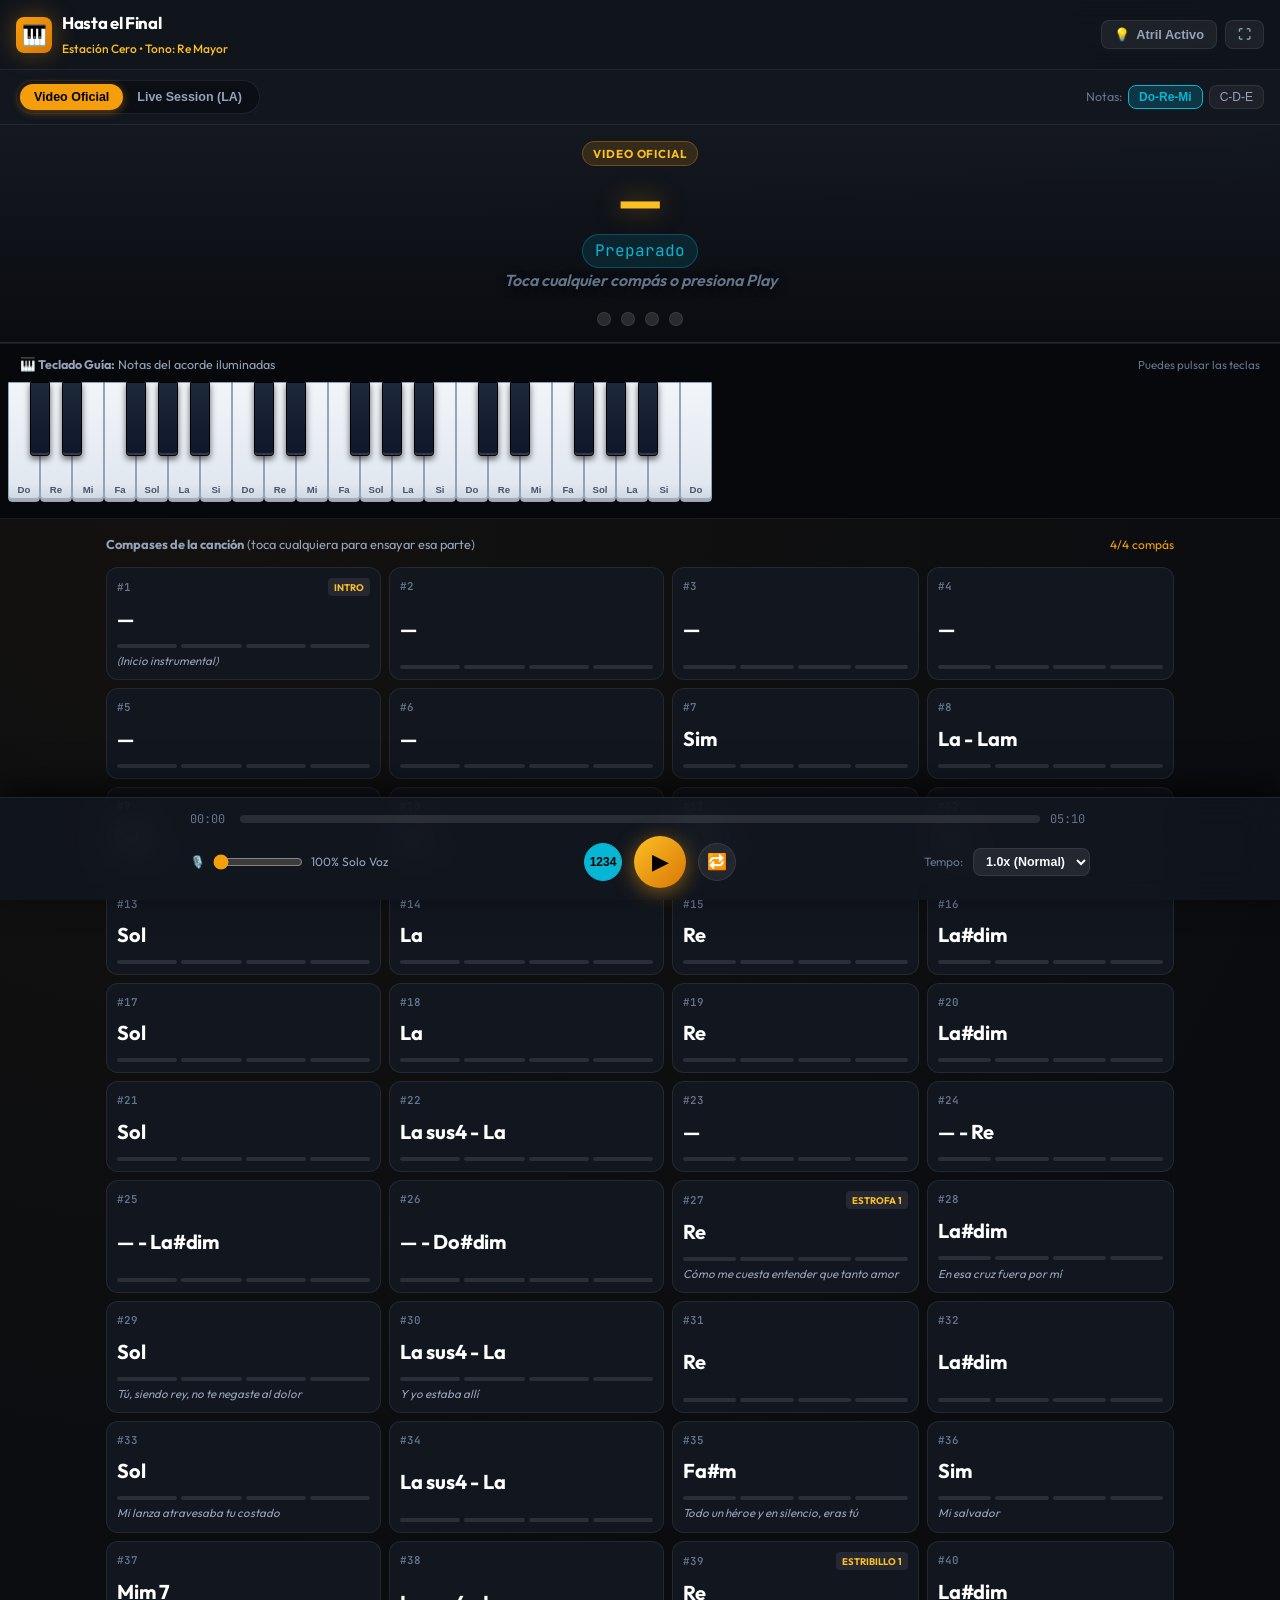
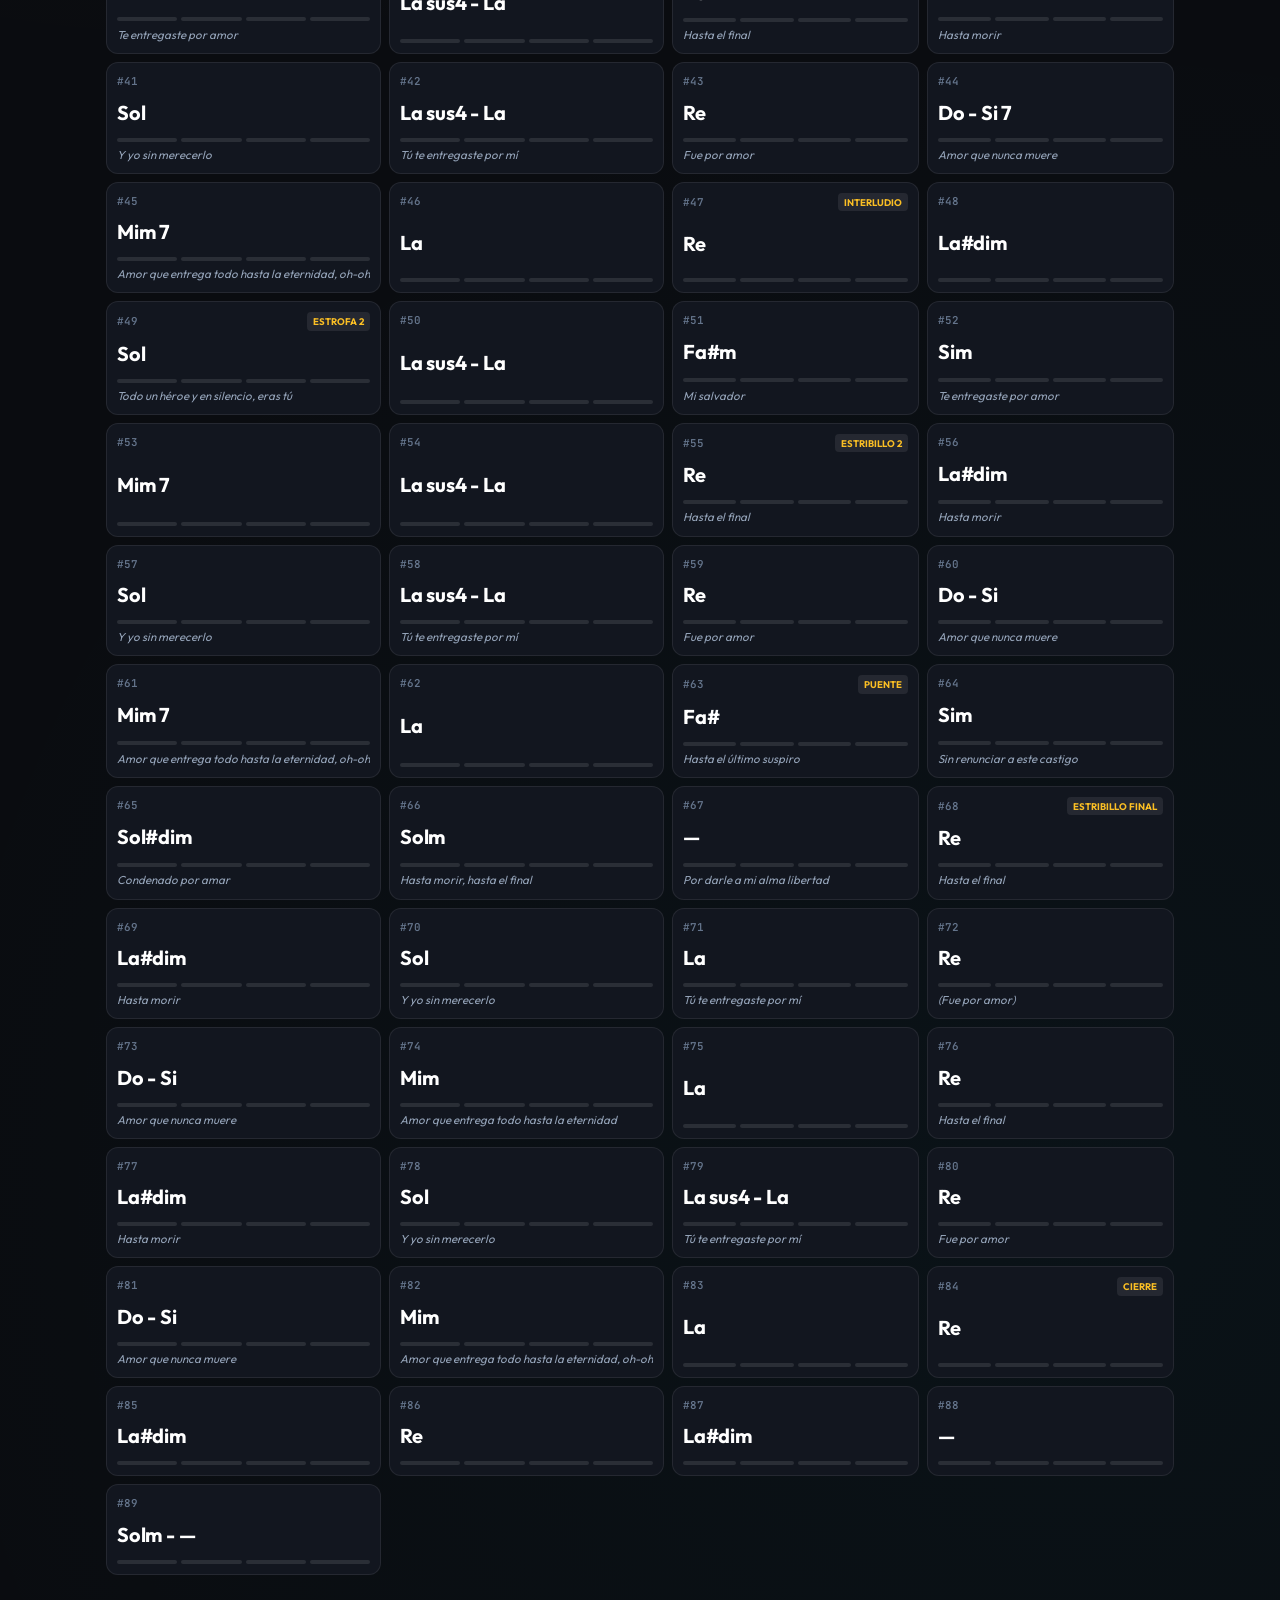
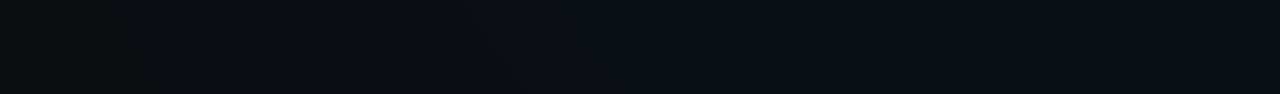
==== app/index.html @ b14959ee "feat: PianoVocal Companion con voz aislada por IA y modo atril" ====
<!DOCTYPE html>
<html lang="es">
<head>
  <meta charset="UTF-8">
  <meta name="viewport" content="width=device-width, initial-scale=1.0, maximum-scale=1.0, user-scalable=no">
  <meta name="theme-color" content="#0a0c10">
  <meta name="apple-mobile-web-app-capable" content="yes">
  <meta name="apple-mobile-web-app-status-bar-style" content="black-translucent">
  <title>PianoVocal - Hasta el Final (Atril Piano)</title>

  <!-- Google Fonts -->
  <link rel="preconnect" href="https://fonts.googleapis.com">
  <link rel="preconnect" href="https://fonts.gstatic.com" crossorigin>
  <link href="https://fonts.googleapis.com/css2?family=JetBrains+Mono:wght@500;700&family=Outfit:wght@400;500;600;700;800;900&display=swap" rel="stylesheet">

  <link rel="stylesheet" href="styles.css">
  <link rel="manifest" href="manifest.json">
</head>
<body>

  <!-- Barra Superior -->
  <header class="app-header">
    <div class="brand-section">
      <div class="app-logo">🎹</div>
      <div class="song-title-group">
        <h1 id="song-title">Hasta el Final</h1>
        <span class="song-meta-badge">Estación Cero • Tono: Re Mayor</span>
      </div>
    </div>
    <div class="header-actions">
      <button id="wakelock-btn" class="action-btn" title="Mantener pantalla del celular encendida mientras tocas">
        <span>💡</span> <span class="btn-text">Atril Activo</span>
      </button>
      <button id="fullscreen-btn" class="action-btn" title="Pantalla completa">
        <span>⛶</span>
      </button>
    </div>
  </header>

  <!-- Selector de Versiones y Notación -->
  <div class="version-selector-container">
    <div class="version-pills">
      <button class="version-pill-btn active" data-version="official">Video Oficial</button>
      <button class="version-pill-btn" data-version="live">Live Session (LA)</button>
    </div>

    <div class="notation-toggle">
      <span>Notas:</span>
      <button class="notation-btn active" data-notation="latin">Do-Re-Mi</button>
      <button class="notation-btn" data-notation="anglo">C-D-E</button>
    </div>
  </div>

  <!-- Panel Central Modo Atril (Letra y Acorde Activo) -->
  <section class="atril-hero-panel">
    <div id="active-section-tag" class="active-section-tag">Video Oficial</div>
    
    <div class="active-chord-display">
      <div id="main-chord-name" class="main-chord-name">—</div>
    </div>

    <div id="chord-notes-badge" class="chord-notes-badge">Listo para tocar</div>

    <div id="active-lyric-line" class="active-lyric-line empty">
      Presiona Play para comenzar a practicar
    </div>

    <!-- Indicador de 4 pulsos del compás -->
    <div class="beat-dots-container" title="Pulsos del compás 4/4">
      <div id="beat-dot-1" class="beat-dot beat-one"></div>
      <div id="beat-dot-2" class="beat-dot"></div>
      <div id="beat-dot-3" class="beat-dot"></div>
      <div id="beat-dot-4" class="beat-dot"></div>
    </div>
  </section>

  <!-- Visualizador de Teclado de Piano Interactivo -->
  <section class="piano-section">
    <div class="piano-header">
      <span><strong>🎹 Teclado Guía:</strong> Notas del acorde iluminadas</span>
      <span style="font-size: 0.72rem; color: var(--text-muted);">Puedes pulsar las teclas</span>
    </div>
    <div id="piano-container"></div>
  </section>

  <!-- Cuadrícula de Compases (Estilo Chordify) -->
  <main class="measures-container">
    <div class="grid-legend">
      <span><strong>Compases de la canción</strong> (toca cualquiera para ensayar esa parte)</span>
      <span style="font-size: 0.75rem; color: var(--accent-gold);">4/4 compás</span>
    </div>
    <div id="measures-grid" class="measures-grid"></div>
  </main>

  <!-- Barra de Reproducción Fija en la Parte Inferior -->
  <footer class="player-dock">
    <div class="player-inner">
      <!-- Barra de progreso -->
      <div class="progress-container">
        <span id="current-time" class="time-label">00:00</span>
        <div id="progress-bar-wrap" class="progress-bar-wrap">
          <div id="progress-bar-fill" class="progress-bar-fill"></div>
        </div>
        <span id="total-time" class="time-label">05:10</span>
      </div>

      <!-- Controles -->
      <div class="controls-row">
        <!-- Control de Voz Aislada vs Pista -->
        <div class="audio-stems-control">
          <span title="Aislamiento vocal por IA">🎙️</span>
          <input type="range" id="stem-slider" class="stem-slider" min="0" max="1" step="0.05" value="0">
          <span id="stem-label" style="font-size: 0.75rem; min-width: 85px;">100% Solo Voz</span>
        </div>

        <!-- Botones Principales -->
        <div class="main-play-group">
          <button id="countin-btn" class="player-icon-btn active" title="Conteo previo 1-2-3-4">
            <span style="font-size: 0.75rem; font-weight: 800;">1234</span>
          </button>
          <button id="play-main-btn" class="play-main-btn" title="Reproducir / Pausar (Espacio)">
            ▶
          </button>
          <button id="loop-btn" class="player-icon-btn" title="Repetir sección en bucle">
            🔁
          </button>
        </div>

        <!-- Velocidad de ensayo -->
        <div class="secondary-controls">
          <label style="font-size: 0.75rem; color: var(--text-muted);" for="speed-select">Tempo:</label>
          <select id="speed-select" class="speed-select">
            <option value="0.75">0.75x</option>
            <option value="0.85">0.85x</option>
            <option value="1.0" selected>1.0x (Normal)</option>
            <option value="1.1">1.1x</option>
          </select>
        </div>
      </div>
    </div>
  </footer>

  <!-- Modal Animado del Conteo Previo (1, 2, 3, 4) -->
  <div id="count-in-overlay" class="count-in-overlay">
    <div id="count-in-number" class="count-in-number">1</div>
  </div>

  <script type="module" src="app.js"></script>
</body>
</html>
---- app/styles.css ----
/* ========================================================
   PianoVocal Companion - Estilos Profesionales Modo Atril
   ======================================================== */

:root {
  --bg-main: #0a0c10;
  --bg-surface: #12161f;
  --bg-surface-elevated: #1a202c;
  --bg-glass: rgba(18, 22, 31, 0.82);
  --border-subtle: rgba(255, 255, 255, 0.08);
  --border-focus: rgba(245, 158, 11, 0.4);

  --accent-gold: #f59e0b;
  --accent-gold-light: #fbbf24;
  --accent-cyan: #06b6d4;
  --accent-cyan-glow: rgba(6, 182, 212, 0.45);
  --accent-purple: #8b5cf6;

  --text-primary: #f8fafc;
  --text-secondary: #94a3b8;
  --text-muted: #64748b;

  --chord-active-bg: linear-gradient(135deg, rgba(245, 158, 11, 0.25), rgba(245, 158, 11, 0.08));
  --chord-active-border: #f59e0b;
  --beat-active-glow: #06b6d4;

  --font-sans: 'Outfit', -apple-system, BlinkMacSystemFont, 'Segoe UI', Roboto, sans-serif;
  --font-mono: 'JetBrains Mono', monospace;

  --radius-sm: 8px;
  --radius-md: 12px;
  --radius-lg: 18px;
  --radius-full: 9999px;

  --shadow-card: 0 10px 30px -5px rgba(0, 0, 0, 0.5), 0 0 0 1px var(--border-subtle);
  --shadow-glow: 0 0 25px rgba(245, 158, 11, 0.35);
  --shadow-cyan: 0 0 20px rgba(6, 182, 212, 0.4);
}

* {
  box-sizing: border-box;
  margin: 0;
  padding: 0;
  -webkit-tap-highlight-color: transparent;
}

body {
  font-family: var(--font-sans);
  background: var(--bg-main);
  color: var(--text-primary);
  min-height: 100vh;
  display: flex;
  flex-direction: column;
  overflow-x: hidden;
  line-height: 1.5;
  background-image: 
    radial-gradient(circle at 15% 15%, rgba(245, 158, 11, 0.04) 0%, transparent 40%),
    radial-gradient(circle at 85% 85%, rgba(6, 182, 212, 0.04) 0%, transparent 40%);
}

/* ========================================================
   Header & Barra Superior
   ======================================================== */

.app-header {
  position: sticky;
  top: 0;
  z-index: 100;
  background: var(--bg-glass);
  backdrop-filter: blur(16px);
  -webkit-backdrop-filter: blur(16px);
  border-bottom: 1px solid var(--border-subtle);
  padding: 10px 16px;
  display: flex;
  align-items: center;
  justify-content: space-between;
  gap: 12px;
}

.brand-section {
  display: flex;
  align-items: center;
  gap: 10px;
}

.app-logo {
  width: 36px;
  height: 36px;
  background: linear-gradient(135deg, var(--accent-gold), #d97706);
  border-radius: var(--radius-sm);
  display: flex;
  align-items: center;
  justify-content: center;
  font-size: 1.25rem;
  box-shadow: var(--shadow-glow);
}

.song-title-group h1 {
  font-size: 1.05rem;
  font-weight: 700;
  letter-spacing: -0.02em;
  color: #fff;
  white-space: nowrap;
}

.song-meta-badge {
  display: inline-flex;
  align-items: center;
  gap: 6px;
  font-size: 0.75rem;
  color: var(--accent-gold-light);
  font-weight: 500;
}

.header-actions {
  display: flex;
  align-items: center;
  gap: 8px;
}

.action-btn {
  background: rgba(255, 255, 255, 0.06);
  border: 1px solid var(--border-subtle);
  color: var(--text-secondary);
  border-radius: var(--radius-sm);
  padding: 6px 12px;
  font-size: 0.8rem;
  font-weight: 600;
  cursor: pointer;
  display: inline-flex;
  align-items: center;
  gap: 6px;
  transition: all 0.2s ease;
}

.action-btn:hover, .action-btn.active {
  background: rgba(245, 158, 11, 0.15);
  border-color: var(--accent-gold);
  color: var(--accent-gold-light);
}

/* ========================================================
   Selector de Versión (Oficial vs Live)
   ======================================================== */

.version-selector-container {
  padding: 10px 16px;
  background: var(--bg-surface);
  border-bottom: 1px solid var(--border-subtle);
  display: flex;
  align-items: center;
  justify-content: space-between;
  flex-wrap: wrap;
  gap: 10px;
}

.version-pills {
  display: flex;
  background: rgba(0, 0, 0, 0.35);
  border-radius: var(--radius-full);
  padding: 3px;
  border: 1px solid var(--border-subtle);
}

.version-pill-btn {
  background: transparent;
  border: none;
  color: var(--text-secondary);
  padding: 6px 14px;
  border-radius: var(--radius-full);
  font-size: 0.78rem;
  font-weight: 600;
  cursor: pointer;
  transition: all 0.25s ease;
}

.version-pill-btn.active {
  background: var(--accent-gold);
  color: #000;
  font-weight: 700;
  box-shadow: 0 2px 10px rgba(245, 158, 11, 0.4);
}

.notation-toggle {
  display: flex;
  align-items: center;
  gap: 6px;
  font-size: 0.78rem;
  color: var(--text-muted);
}

.notation-btn {
  background: rgba(255, 255, 255, 0.05);
  border: 1px solid var(--border-subtle);
  color: var(--text-secondary);
  padding: 4px 10px;
  border-radius: var(--radius-sm);
  cursor: pointer;
  font-size: 0.75rem;
}

.notation-btn.active {
  background: rgba(6, 182, 212, 0.2);
  border-color: var(--accent-cyan);
  color: var(--accent-cyan);
  font-weight: 700;
}

/* ========================================================
   Panel de Estado y Letra Activa (Atril Focus)
   ======================================================== */

.atril-hero-panel {
  padding: 16px;
  background: linear-gradient(180deg, rgba(20, 24, 33, 0.95), var(--bg-main));
  border-bottom: 1px solid var(--border-subtle);
  display: flex;
  flex-direction: column;
  align-items: center;
  text-align: center;
  position: relative;
  overflow: hidden;
}

.active-section-tag {
  display: inline-block;
  font-size: 0.72rem;
  font-weight: 700;
  text-transform: uppercase;
  letter-spacing: 0.08em;
  background: rgba(245, 158, 11, 0.15);
  color: var(--accent-gold-light);
  border: 1px solid rgba(245, 158, 11, 0.3);
  padding: 3px 10px;
  border-radius: var(--radius-full);
  margin-bottom: 8px;
}

.active-chord-display {
  display: flex;
  align-items: baseline;
  justify-content: center;
  gap: 12px;
  margin-bottom: 8px;
}

.main-chord-name {
  font-size: 3.2rem;
  font-weight: 800;
  line-height: 1;
  color: var(--accent-gold-light);
  text-shadow: 0 0 25px rgba(245, 158, 11, 0.5);
  font-family: var(--font-sans);
}

.chord-notes-badge {
  font-size: 1rem;
  color: var(--accent-cyan);
  font-family: var(--font-mono);
  background: rgba(6, 182, 212, 0.12);
  padding: 4px 12px;
  border-radius: var(--radius-full);
  border: 1px solid rgba(6, 182, 212, 0.3);
}

.active-lyric-line {
  font-size: 1.35rem;
  font-weight: 600;
  color: #fff;
  min-height: 2rem;
  max-width: 700px;
  transition: all 0.3s ease;
  text-shadow: 0 2px 10px rgba(0, 0, 0, 0.7);
}

.active-lyric-line.empty {
  color: var(--text-muted);
  font-style: italic;
  font-size: 1rem;
}

.beat-dots-container {
  display: flex;
  gap: 10px;
  margin-top: 12px;
}

.beat-dot {
  width: 14px;
  height: 14px;
  border-radius: 50%;
  background: rgba(255, 255, 255, 0.12);
  border: 1px solid var(--border-subtle);
  transition: all 0.15s ease;
}

.beat-dot.active {
  background: var(--accent-cyan);
  border-color: #fff;
  transform: scale(1.35);
  box-shadow: var(--shadow-cyan);
}

.beat-dot.beat-one.active {
  background: var(--accent-gold-light);
  box-shadow: var(--shadow-glow);
}

/* ========================================================
   Visualizador de Teclado de Piano
   ======================================================== */

.piano-section {
  background: #06080b;
  border-top: 1px solid var(--border-subtle);
  border-bottom: 1px solid var(--border-subtle);
  padding: 12px 8px;
  position: relative;
}

.piano-header {
  display: flex;
  justify-content: space-between;
  align-items: center;
  padding: 0 12px 8px 12px;
  font-size: 0.78rem;
  color: var(--text-secondary);
}

.piano-wrapper {
  overflow-x: auto;
  scrollbar-width: thin;
  scrollbar-color: var(--border-subtle) transparent;
  padding-bottom: 4px;
  -webkit-overflow-scrolling: touch;
}

.piano-keys {
  display: inline-flex;
  position: relative;
  height: 120px;
  user-select: none;
  margin: 0 auto;
}

.piano-key {
  position: relative;
  cursor: pointer;
  display: flex;
  flex-direction: column;
  justify-content: flex-end;
  align-items: center;
  padding-bottom: 6px;
  transition: background 0.12s, transform 0.08s, box-shadow 0.12s;
  outline: none;
}

.white-key {
  width: 32px;
  height: 120px;
  background: linear-gradient(180deg, #f1f5f9 0%, #e2e8f0 85%, #cbd5e1 100%);
  border: 1px solid #94a3b8;
  border-bottom-left-radius: 4px;
  border-bottom-right-radius: 4px;
  z-index: 1;
  box-shadow: inset 0 -3px 0 rgba(0, 0, 0, 0.2);
}

.black-key {
  width: 20px;
  height: 74px;
  background: linear-gradient(180deg, #1e293b 0%, #0f172a 100%);
  border: 1px solid #000;
  border-bottom-left-radius: 3px;
  border-bottom-right-radius: 3px;
  margin-left: -10px;
  margin-right: -10px;
  z-index: 2;
  box-shadow: 0 3px 6px rgba(0, 0, 0, 0.6), inset 0 -2px 0 rgba(255, 255, 255, 0.15);
}

.piano-key.key-pressed {
  transform: translateY(2px);
}

.white-key.key-pressed {
  background: #cbd5e1;
}

.black-key.key-pressed {
  background: #020617;
}

.key-label {
  font-size: 0.6rem;
  font-weight: 700;
  color: #475569;
  pointer-events: none;
}

.black-key .key-label {
  display: none;
}

/* Teclas resaltadas por el acorde activo */
.white-key.chord-active {
  background: linear-gradient(180deg, #38bdf8 0%, #0284c7 100%) !important;
  border-color: #0369a1 !important;
  box-shadow: 0 0 16px rgba(14, 165, 233, 0.65), inset 0 -4px 0 rgba(255, 255, 255, 0.3) !important;
}

.black-key.chord-active {
  background: linear-gradient(180deg, #0ea5e9 0%, #0369a1 100%) !important;
  box-shadow: 0 0 16px rgba(14, 165, 233, 0.75) !important;
}

.white-key.chord-root {
  background: linear-gradient(180deg, #fbbf24 0%, #d97706 100%) !important;
  border-color: #b45309 !important;
  box-shadow: 0 0 18px rgba(245, 158, 11, 0.75), inset 0 -4px 0 rgba(255, 255, 255, 0.4) !important;
}

.black-key.chord-root {
  background: linear-gradient(180deg, #fbbf24 0%, #b45309 100%) !important;
  box-shadow: 0 0 18px rgba(245, 158, 11, 0.85) !important;
}

.key-badge {
  position: absolute;
  top: 6px;
  background: #000;
  color: #fff;
  font-size: 0.62rem;
  font-weight: 800;
  padding: 2px 4px;
  border-radius: 4px;
  box-shadow: 0 2px 5px rgba(0, 0, 0, 0.5);
  pointer-events: none;
  animation: pulseBadge 1.5s infinite;
}

@keyframes pulseBadge {
  0%, 100% { transform: scale(1); }
  50% { transform: scale(1.15); }
}

/* ========================================================
   Cuadrícula de Compases (Grid Interactiva)
   ======================================================== */

.measures-container {
  flex: 1;
  padding: 16px;
  overflow-y: auto;
  max-width: 1100px;
  width: 100%;
  margin: 0 auto;
}

.grid-legend {
  display: flex;
  justify-content: space-between;
  align-items: center;
  margin-bottom: 12px;
  font-size: 0.8rem;
  color: var(--text-secondary);
}

.measures-grid {
  display: grid;
  grid-template-columns: repeat(4, 1fr);
  gap: 8px;
}

@media (max-width: 600px) {
  .measures-grid {
    grid-template-columns: repeat(2, 1fr);
  }
}

.measure-card {
  background: var(--bg-surface);
  border: 1px solid var(--border-subtle);
  border-radius: var(--radius-md);
  padding: 10px;
  position: relative;
  cursor: pointer;
  transition: all 0.2s ease;
  min-height: 84px;
  display: flex;
  flex-direction: column;
  justify-content: space-between;
}

.measure-card:hover {
  background: var(--bg-surface-elevated);
  border-color: rgba(255, 255, 255, 0.2);
  transform: translateY(-2px);
}

.measure-card.active {
  background: var(--chord-active-bg);
  border-color: var(--chord-active-border);
  box-shadow: 0 0 20px rgba(245, 158, 11, 0.25);
  transform: scale(1.02);
  z-index: 5;
}

.measure-card-header {
  display: flex;
  justify-content: space-between;
  align-items: center;
  margin-bottom: 4px;
}

.measure-id {
  font-size: 0.68rem;
  font-family: var(--font-mono);
  color: var(--text-muted);
  font-weight: 600;
}

.section-pill {
  font-size: 0.6rem;
  font-weight: 700;
  text-transform: uppercase;
  background: rgba(255, 255, 255, 0.08);
  color: var(--accent-gold-light);
  padding: 2px 6px;
  border-radius: 4px;
}

.measure-chords {
  display: flex;
  align-items: center;
  gap: 8px;
  margin: 4px 0;
}

.measure-chord-pill {
  font-size: 1.25rem;
  font-weight: 700;
  color: #fff;
  letter-spacing: -0.01em;
}

.measure-card.active .measure-chord-pill {
  color: var(--accent-gold-light);
}

.measure-beats-bar {
  display: flex;
  gap: 4px;
  margin-top: 6px;
}

.measure-beat-segment {
  flex: 1;
  height: 4px;
  background: rgba(255, 255, 255, 0.1);
  border-radius: 2px;
  transition: background 0.1s;
}

.measure-card.active .measure-beat-segment.beat-lit {
  background: var(--accent-cyan);
  box-shadow: 0 0 6px var(--accent-cyan);
}

.measure-lyric {
  font-size: 0.72rem;
  color: var(--text-secondary);
  white-space: nowrap;
  overflow: hidden;
  text-overflow: ellipsis;
  margin-top: 4px;
  font-style: italic;
}

/* ========================================================
   Barra Flotante del Reproductor (Sticky Bottom Player)
   ======================================================== */

.player-dock {
  position: sticky;
  bottom: 0;
  z-index: 110;
  background: var(--bg-glass);
  backdrop-filter: blur(18px);
  -webkit-backdrop-filter: blur(18px);
  border-top: 1px solid var(--border-subtle);
  padding: 12px 16px;
  box-shadow: 0 -10px 30px rgba(0, 0, 0, 0.7);
}

.player-inner {
  max-width: 900px;
  margin: 0 auto;
  display: flex;
  flex-direction: column;
  gap: 8px;
}

/* Barra de progreso */
.progress-container {
  display: flex;
  align-items: center;
  gap: 10px;
}

.time-label {
  font-size: 0.75rem;
  font-family: var(--font-mono);
  color: var(--text-muted);
  min-width: 40px;
}

.progress-bar-wrap {
  flex: 1;
  position: relative;
  height: 8px;
  background: rgba(255, 255, 255, 0.1);
  border-radius: var(--radius-full);
  cursor: pointer;
  overflow: hidden;
}

.progress-bar-fill {
  height: 100%;
  width: 0%;
  background: linear-gradient(90deg, var(--accent-gold), var(--accent-gold-light));
  border-radius: var(--radius-full);
  transition: width 0.1s linear;
}

/* Controles principales */
.controls-row {
  display: flex;
  align-items: center;
  justify-content: space-between;
  flex-wrap: wrap;
  gap: 12px;
}

.audio-stems-control {
  display: flex;
  align-items: center;
  gap: 8px;
  font-size: 0.75rem;
  color: var(--text-secondary);
}

.stem-slider {
  accent-color: var(--accent-gold);
  width: 90px;
  cursor: pointer;
}

.main-play-group {
  display: flex;
  align-items: center;
  gap: 12px;
}

.play-main-btn {
  width: 52px;
  height: 52px;
  border-radius: 50%;
  background: linear-gradient(135deg, var(--accent-gold-light), #d97706);
  border: none;
  color: #000;
  font-size: 1.4rem;
  display: flex;
  align-items: center;
  justify-content: center;
  cursor: pointer;
  box-shadow: 0 4px 20px rgba(245, 158, 11, 0.5);
  transition: all 0.2s ease;
}

.play-main-btn:hover {
  transform: scale(1.08);
  box-shadow: 0 6px 25px rgba(245, 158, 11, 0.7);
}

.play-main-btn:active {
  transform: scale(0.95);
}

.player-icon-btn {
  background: rgba(255, 255, 255, 0.07);
  border: 1px solid var(--border-subtle);
  color: #fff;
  width: 38px;
  height: 38px;
  border-radius: 50%;
  display: flex;
  align-items: center;
  justify-content: center;
  cursor: pointer;
  font-size: 1rem;
  transition: all 0.2s;
}

.player-icon-btn:hover {
  background: rgba(255, 255, 255, 0.15);
}

.player-icon-btn.active {
  background: var(--accent-cyan);
  color: #000;
  border-color: var(--accent-cyan);
}

.secondary-controls {
  display: flex;
  align-items: center;
  gap: 10px;
}

.speed-select {
  background: rgba(255, 255, 255, 0.08);
  border: 1px solid var(--border-subtle);
  color: var(--text-primary);
  border-radius: var(--radius-sm);
  padding: 5px 8px;
  font-size: 0.78rem;
  font-weight: 600;
  cursor: pointer;
}

/* Modal del Conteo Previo (1, 2, 3, 4) */
.count-in-overlay {
  position: fixed;
  inset: 0;
  background: rgba(0, 0, 0, 0.85);
  display: flex;
  align-items: center;
  justify-content: center;
  z-index: 1000;
  opacity: 0;
  pointer-events: none;
  transition: opacity 0.2s ease;
}

.count-in-overlay.visible {
  opacity: 1;
  pointer-events: auto;
}

.count-in-number {
  font-size: 8rem;
  font-weight: 900;
  color: var(--accent-gold);
  text-shadow: 0 0 50px rgba(245, 158, 11, 0.8);
  animation: popBeat 0.4s ease-out;
}

@keyframes popBeat {
  0% { transform: scale(0.5); opacity: 0; }
  50% { transform: scale(1.2); opacity: 1; }
  100% { transform: scale(1); opacity: 1; }
}

/* ========================================================
   Optimizaciones para Celulares y Pantallas Pequeñas
   ======================================================== */

@media (max-width: 768px) {
  .app-header {
    padding: 8px 12px;
  }
  .main-chord-name {
    font-size: 2.5rem;
  }
  .active-lyric-line {
    font-size: 1.1rem;
    padding: 0 8px;
  }
  .white-key {
    width: 26px;
    height: 100px;
  }
  .black-key {
    width: 16px;
    height: 62px;
    margin-left: -8px;
    margin-right: -8px;
  }
  .piano-keys {
    height: 100px;
  }
}
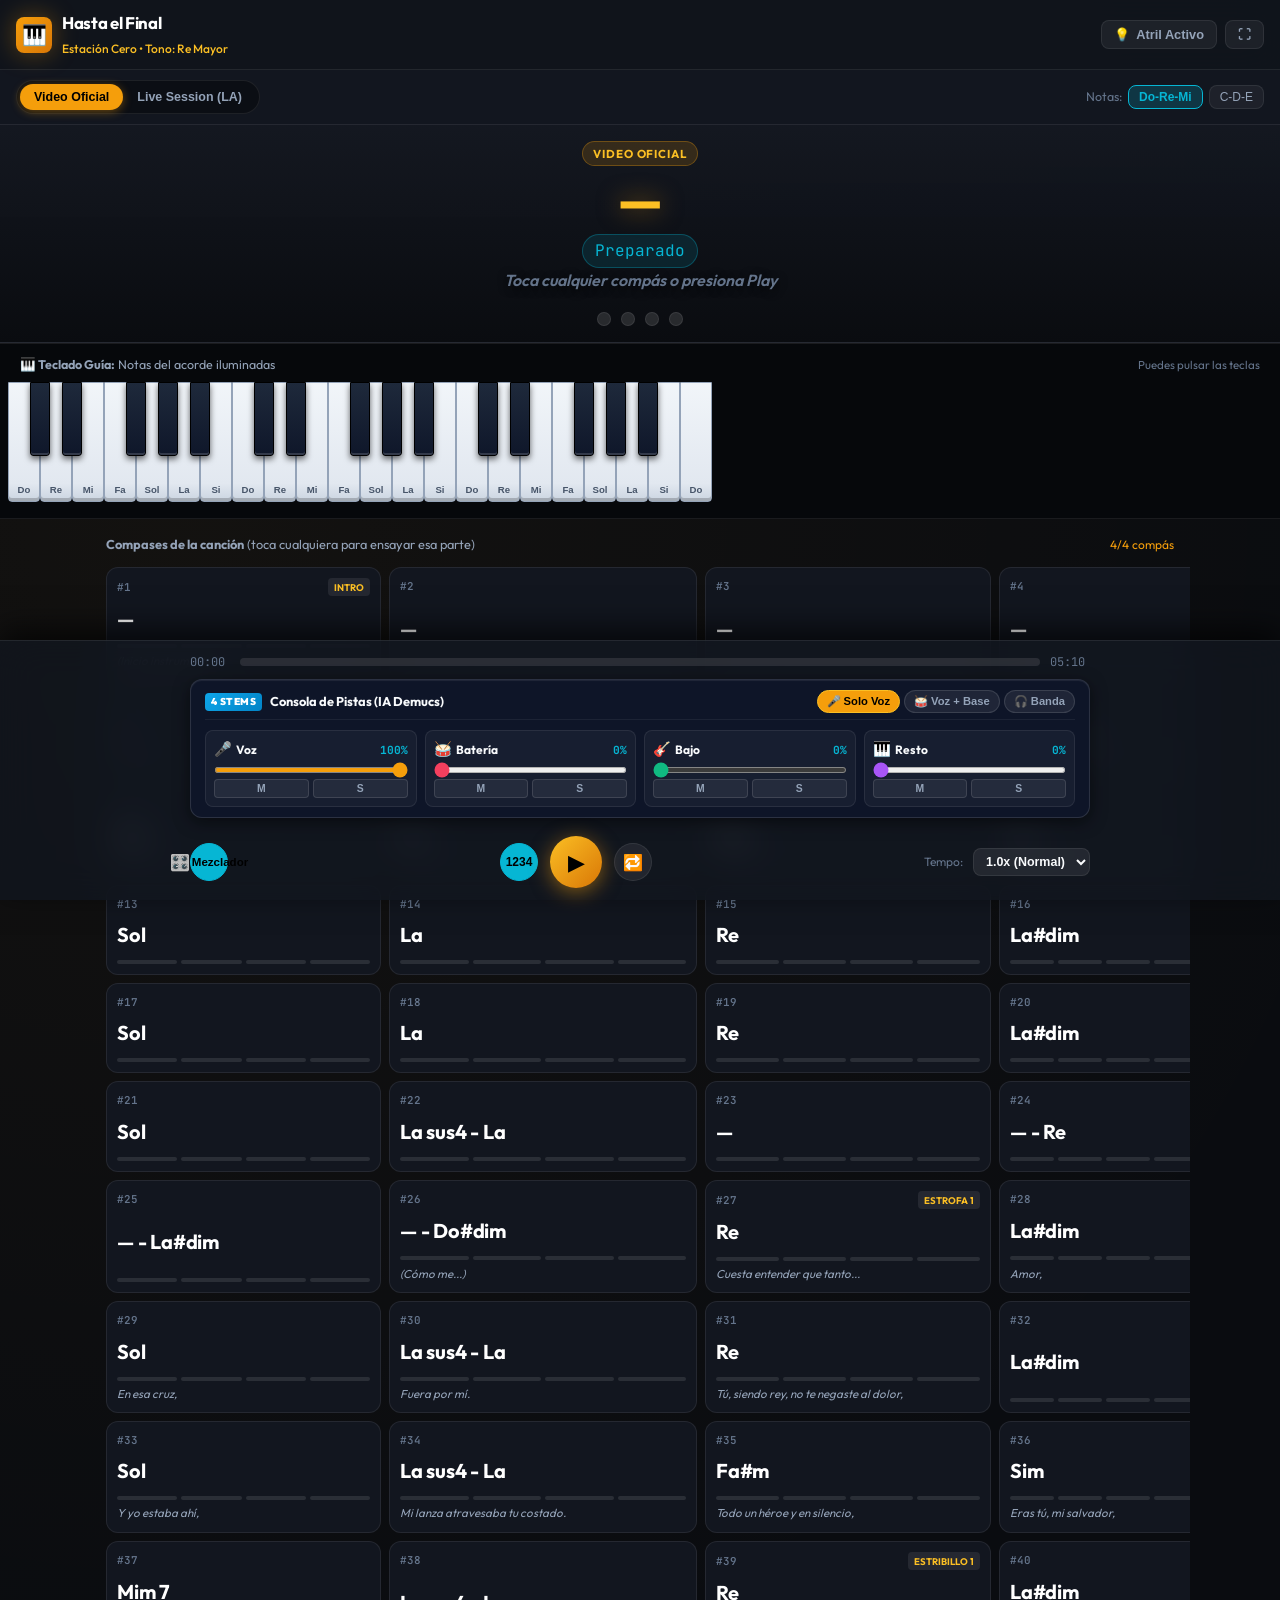
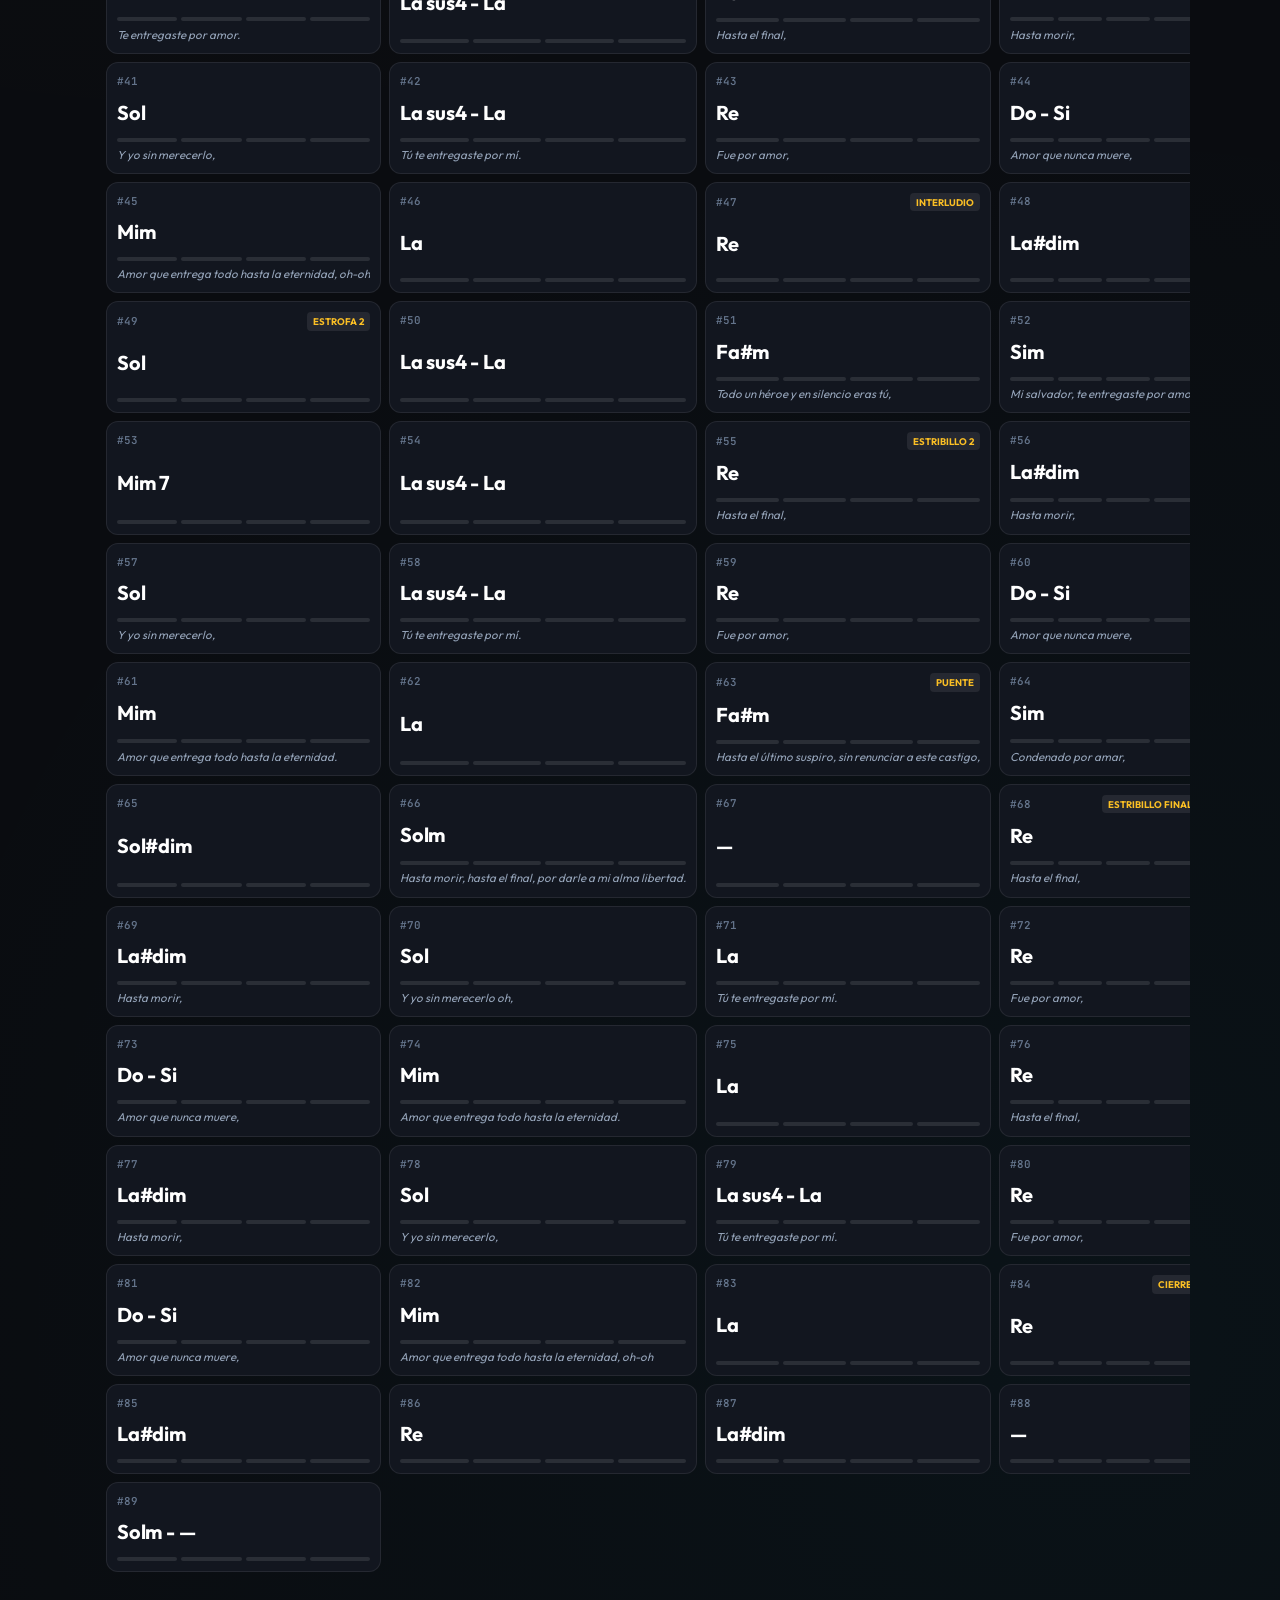
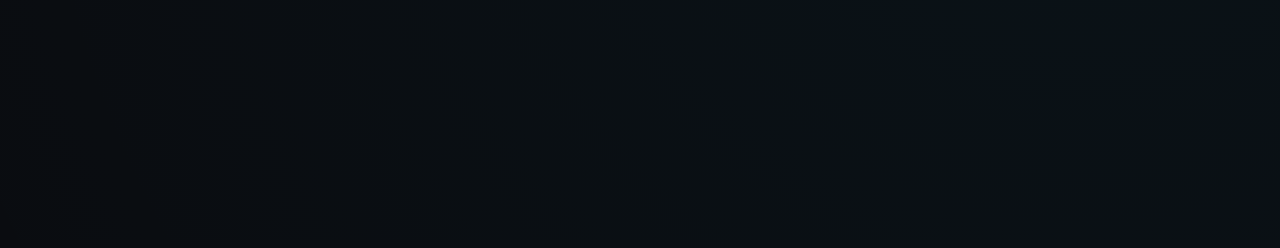
==== commit 55b04c5d: "feat: consola mezcladora de 4 canales (Voz, Bateria, Bajo, Resto) con faders independientes, Mute/So" ====
--- a/app/index.html
+++ b/app/index.html
@@ -104,14 +104,84 @@
         <span id="total-time" class="time-label">05:10</span>
       </div>
 
-      <!-- Controles -->
+      <!-- Mezclador de 4 Pistas por IA (Voz, Batería, Bajo, Resto) -->
+      <div class="mixer-drawer" id="mixer-drawer">
+        <div class="mixer-header">
+          <div class="mixer-title-wrap">
+            <span class="mixer-badge">4 STEMS</span>
+            <span class="mixer-title">Consola de Pistas (IA Demucs)</span>
+          </div>
+          <div class="mixer-presets">
+            <button type="button" class="preset-btn active" data-preset="vocal-only">🎤 Solo Voz</button>
+            <button type="button" class="preset-btn" data-preset="vocal-rhythm">🥁 Voz + Base</button>
+            <button type="button" class="preset-btn" data-preset="full-band">🎧 Banda</button>
+          </div>
+        </div>
+
+        <div class="mixer-channels">
+          <!-- Canal 1: Voz -->
+          <div class="channel-strip" data-stem="vocals">
+            <div class="ch-top">
+              <span class="ch-icon">🎤</span>
+              <span class="ch-name">Voz</span>
+              <span class="ch-val" id="val-vocals">100%</span>
+            </div>
+            <input type="range" class="ch-fader" id="fader-vocals" min="0" max="1" step="0.02" value="1.0">
+            <div class="ch-btns">
+              <button type="button" class="ch-btn m-btn" id="mute-vocals" title="Silenciar Voz">M</button>
+              <button type="button" class="ch-btn s-btn" id="solo-vocals" title="Solo Voz">S</button>
+            </div>
+          </div>
+
+          <!-- Canal 2: Batería -->
+          <div class="channel-strip" data-stem="drums">
+            <div class="ch-top">
+              <span class="ch-icon">🥁</span>
+              <span class="ch-name">Batería</span>
+              <span class="ch-val" id="val-drums">0%</span>
+            </div>
+            <input type="range" class="ch-fader" id="fader-drums" min="0" max="1" step="0.02" value="0.0">
+            <div class="ch-btns">
+              <button type="button" class="ch-btn m-btn" id="mute-drums" title="Silenciar Batería">M</button>
+              <button type="button" class="ch-btn s-btn" id="solo-drums" title="Solo Batería">S</button>
+            </div>
+          </div>
+
+          <!-- Canal 3: Bajo -->
+          <div class="channel-strip" data-stem="bass">
+            <div class="ch-top">
+              <span class="ch-icon">🎸</span>
+              <span class="ch-name">Bajo</span>
+              <span class="ch-val" id="val-bass">0%</span>
+            </div>
+            <input type="range" class="ch-fader" id="fader-bass" min="0" max="1" step="0.02" value="0.0">
+            <div class="ch-btns">
+              <button type="button" class="ch-btn m-btn" id="mute-bass" title="Silenciar Bajo">M</button>
+              <button type="button" class="ch-btn s-btn" id="solo-bass" title="Solo Bajo">S</button>
+            </div>
+          </div>
+
+          <!-- Canal 4: Resto -->
+          <div class="channel-strip" data-stem="other">
+            <div class="ch-top">
+              <span class="ch-icon">🎹</span>
+              <span class="ch-name">Resto</span>
+              <span class="ch-val" id="val-other">0%</span>
+            </div>
+            <input type="range" class="ch-fader" id="fader-other" min="0" max="1" step="0.02" value="0.0">
+            <div class="ch-btns">
+              <button type="button" class="ch-btn m-btn" id="mute-other" title="Silenciar Resto">M</button>
+              <button type="button" class="ch-btn s-btn" id="solo-other" title="Solo Resto">S</button>
+            </div>
+          </div>
+        </div>
+      </div>
+
+      <!-- Controles Principales -->
       <div class="controls-row">
-        <!-- Control de Voz Aislada vs Pista -->
-        <div class="audio-stems-control">
-          <span title="Aislamiento vocal por IA">🎙️</span>
-          <input type="range" id="stem-slider" class="stem-slider" min="0" max="1" step="0.05" value="0">
-          <span id="stem-label" style="font-size: 0.75rem; min-width: 85px;">100% Solo Voz</span>
-        </div>
+        <button id="toggle-mixer-btn" class="player-icon-btn active" title="Abrir / Ocultar Consola de Pistas">
+          🎛️ <span style="font-size: 0.72rem; font-weight: 700; margin-left: 2px;">Mezclador</span>
+        </button>
 
         <!-- Botones Principales -->
         <div class="main-play-group">
--- a/app/styles.css
+++ b/app/styles.css
@@ -642,18 +642,205 @@
   gap: 12px;
 }
 
-.audio-stems-control {
-  display: flex;
-  align-items: center;
+/* ========================================================
+   Consola de Pistas (4-Track Studio Mixer)
+   ======================================================== */
+
+.mixer-drawer {
+  background: rgba(15, 23, 42, 0.95);
+  border: 1px solid rgba(255, 255, 255, 0.12);
+  border-radius: 12px;
+  padding: 10px 14px;
+  margin-bottom: 10px;
+  box-shadow: inset 0 1px 1px rgba(255, 255, 255, 0.08), 0 4px 16px rgba(0, 0, 0, 0.5);
+  transition: all 0.25s ease;
+}
+
+.mixer-drawer.collapsed {
+  display: none;
+}
+
+.mixer-header {
+  display: flex;
+  justify-content: space-between;
+  align-items: center;
+  flex-wrap: wrap;
   gap: 8px;
+  margin-bottom: 10px;
+  padding-bottom: 6px;
+  border-bottom: 1px solid rgba(255, 255, 255, 0.06);
+}
+
+.mixer-title-wrap {
+  display: flex;
+  align-items: center;
+  gap: 8px;
+}
+
+.mixer-badge {
+  background: linear-gradient(135deg, #0ea5e9, #0284c7);
+  color: #fff;
+  font-size: 0.62rem;
+  font-weight: 900;
+  padding: 2px 6px;
+  border-radius: 4px;
+  letter-spacing: 0.05em;
+}
+
+.mixer-title {
+  font-size: 0.8rem;
+  font-weight: 700;
+  color: var(--text-primary);
+}
+
+.mixer-presets {
+  display: flex;
+  gap: 4px;
+  flex-wrap: wrap;
+}
+
+.preset-btn {
+  background: rgba(255, 255, 255, 0.07);
+  border: 1px solid rgba(255, 255, 255, 0.12);
+  color: var(--text-secondary);
+  font-size: 0.7rem;
+  font-weight: 600;
+  padding: 4px 9px;
+  border-radius: 20px;
+  cursor: pointer;
+  transition: all 0.2s;
+}
+
+.preset-btn:hover {
+  background: rgba(255, 255, 255, 0.15);
+  color: #fff;
+}
+
+.preset-btn.active {
+  background: var(--accent-gold);
+  color: #000;
+  border-color: var(--accent-gold-light);
+  font-weight: 800;
+}
+
+.mixer-channels {
+  display: grid;
+  grid-template-columns: repeat(4, 1fr);
+  gap: 8px;
+}
+
+@media (max-width: 580px) {
+  .mixer-channels {
+    grid-template-columns: repeat(2, 1fr);
+    gap: 8px;
+  }
+}
+
+.channel-strip {
+  background: rgba(255, 255, 255, 0.04);
+  border: 1px solid rgba(255, 255, 255, 0.08);
+  border-radius: 8px;
+  padding: 8px;
+  display: flex;
+  flex-direction: column;
+  align-items: stretch;
+  gap: 6px;
+}
+
+.channel-strip.muted {
+  opacity: 0.5;
+  border-color: rgba(239, 68, 68, 0.3);
+}
+
+.channel-strip.soloed {
+  border-color: rgba(245, 158, 11, 0.7);
+  box-shadow: 0 0 10px rgba(245, 158, 11, 0.2);
+}
+
+.ch-top {
+  display: flex;
+  align-items: center;
+  justify-content: space-between;
   font-size: 0.75rem;
+}
+
+.ch-icon {
+  font-size: 0.9rem;
+}
+
+.ch-name {
+  font-weight: 700;
+  color: var(--text-primary);
+  flex: 1;
+  margin-left: 4px;
+}
+
+.ch-val {
+  font-family: var(--font-mono);
+  font-size: 0.7rem;
+  color: var(--accent-cyan);
+  font-weight: 700;
+}
+
+.ch-fader {
+  width: 100%;
+  cursor: pointer;
+  height: 6px;
+  border-radius: 3px;
+}
+
+.channel-strip[data-stem="vocals"] .ch-fader {
+  accent-color: var(--accent-gold);
+}
+
+.channel-strip[data-stem="drums"] .ch-fader {
+  accent-color: #f43f5e;
+}
+
+.channel-strip[data-stem="bass"] .ch-fader {
+  accent-color: #10b981;
+}
+
+.channel-strip[data-stem="other"] .ch-fader {
+  accent-color: #a855f7;
+}
+
+.ch-btns {
+  display: flex;
+  gap: 4px;
+  justify-content: center;
+}
+
+.ch-btn {
+  flex: 1;
+  font-size: 0.65rem;
+  font-weight: 800;
+  padding: 3px 0;
+  border-radius: 4px;
+  border: 1px solid rgba(255, 255, 255, 0.12);
+  background: rgba(255, 255, 255, 0.06);
   color: var(--text-secondary);
-}
-
-.stem-slider {
-  accent-color: var(--accent-gold);
-  width: 90px;
-  cursor: pointer;
+  cursor: pointer;
+  transition: all 0.15s;
+}
+
+.ch-btn:hover {
+  background: rgba(255, 255, 255, 0.15);
+  color: #fff;
+}
+
+.m-btn.active {
+  background: #ef4444 !important;
+  color: #fff !important;
+  border-color: #f87171 !important;
+  box-shadow: 0 0 8px rgba(239, 68, 68, 0.6);
+}
+
+.s-btn.active {
+  background: var(--accent-gold) !important;
+  color: #000 !important;
+  border-color: var(--accent-gold-light) !important;
+  box-shadow: 0 0 8px rgba(245, 158, 11, 0.6);
 }
 
 .main-play-group {
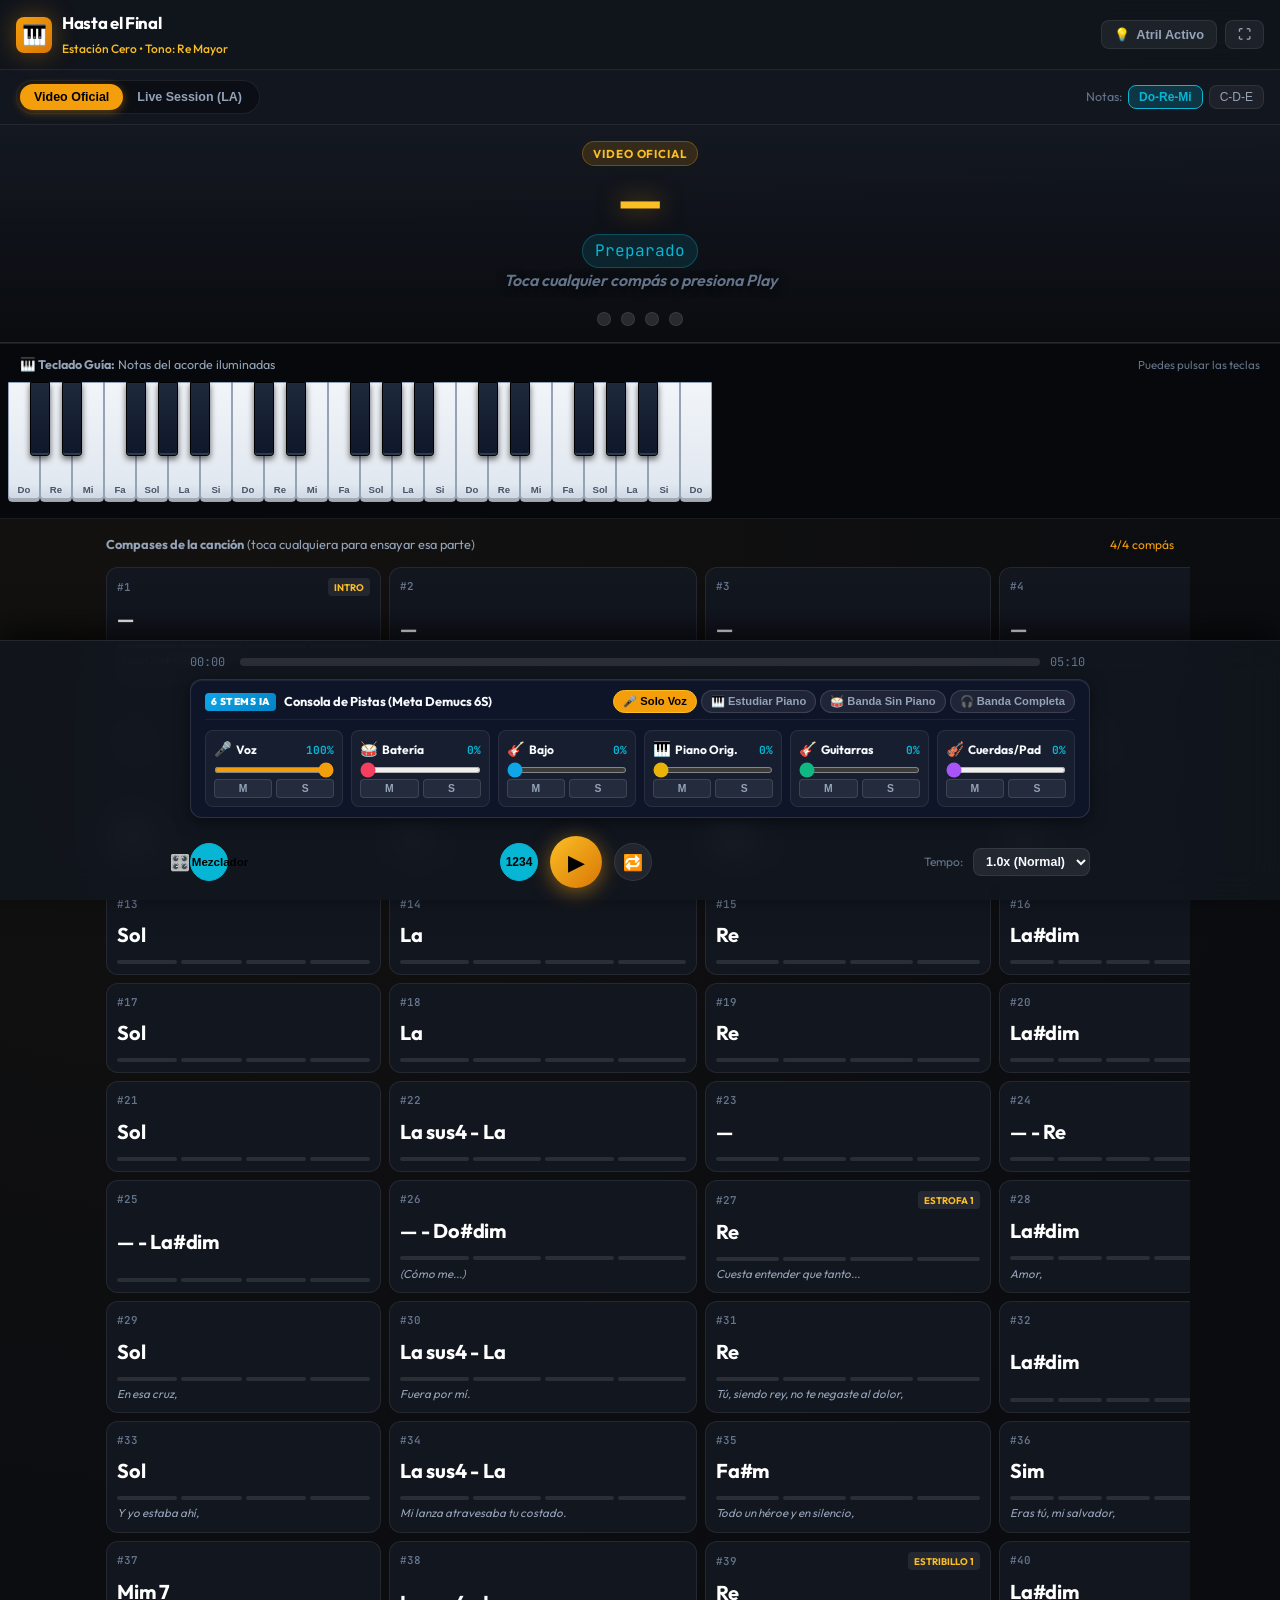
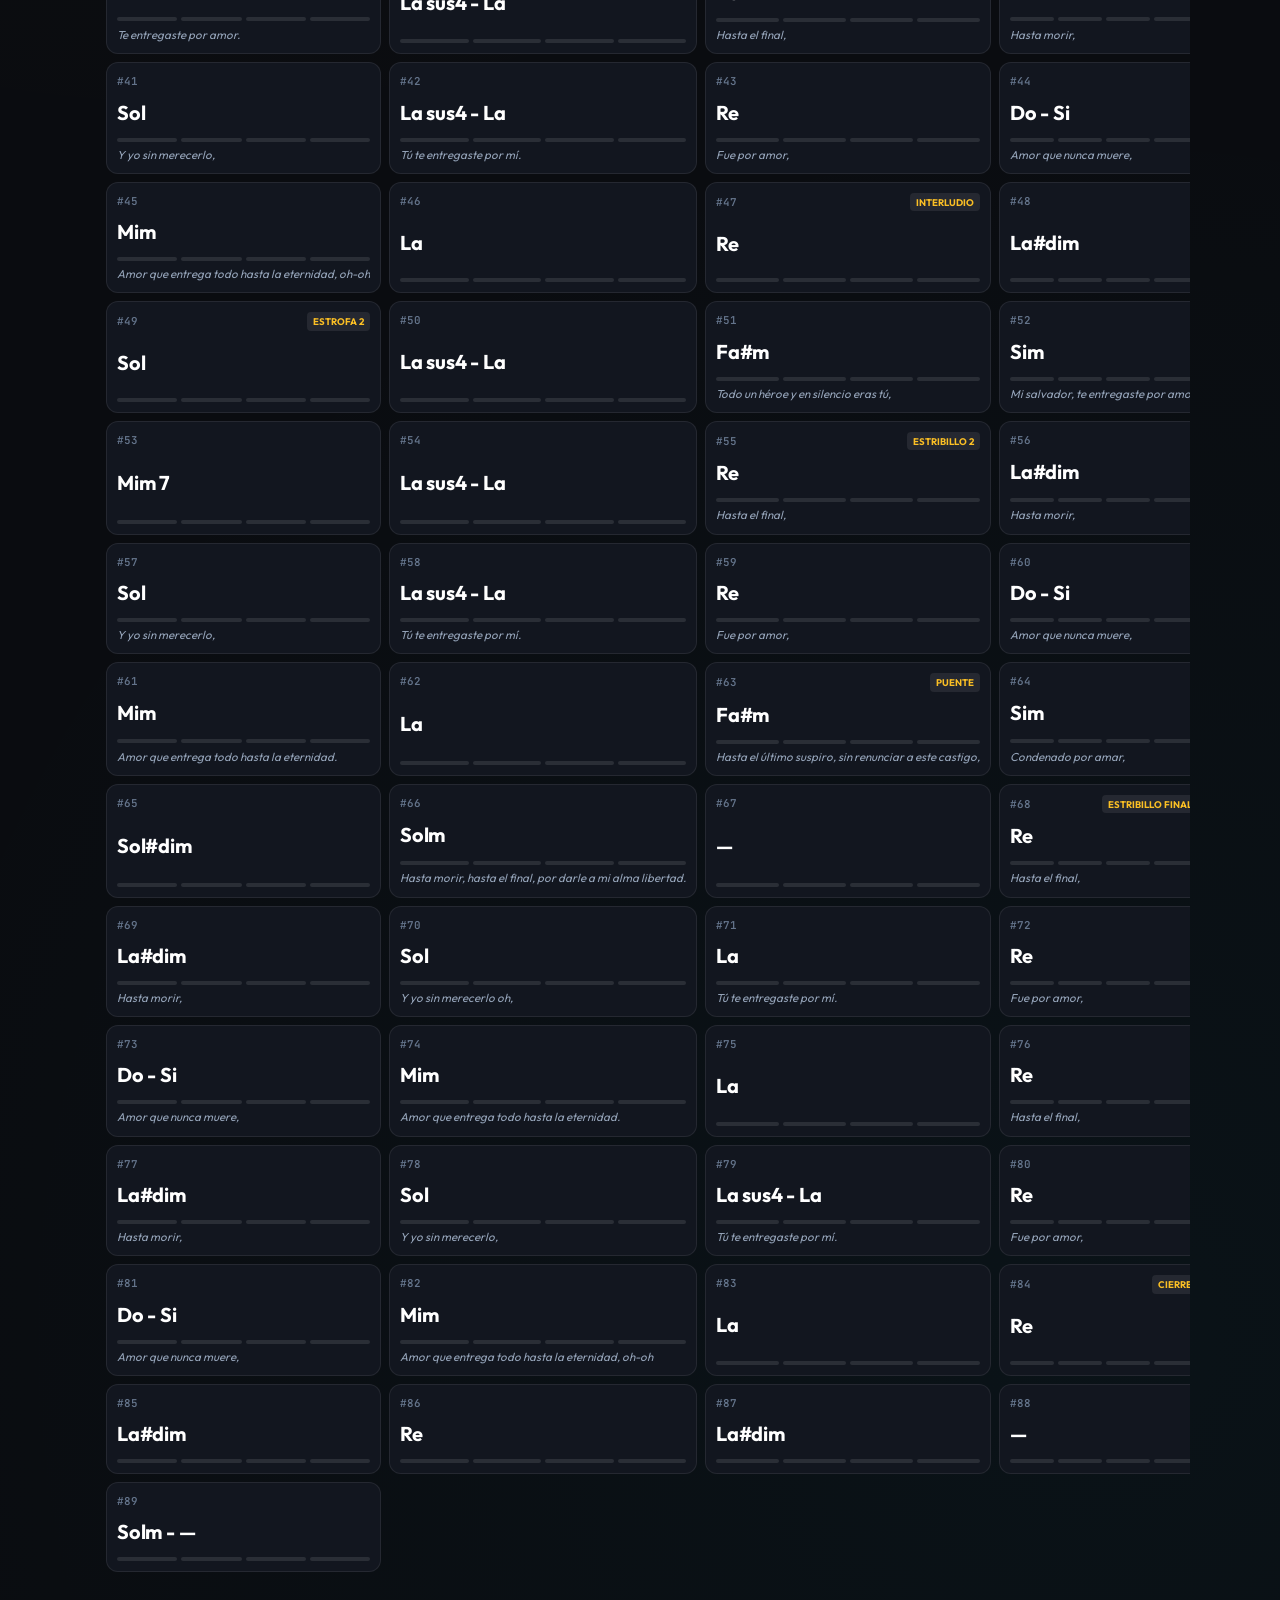
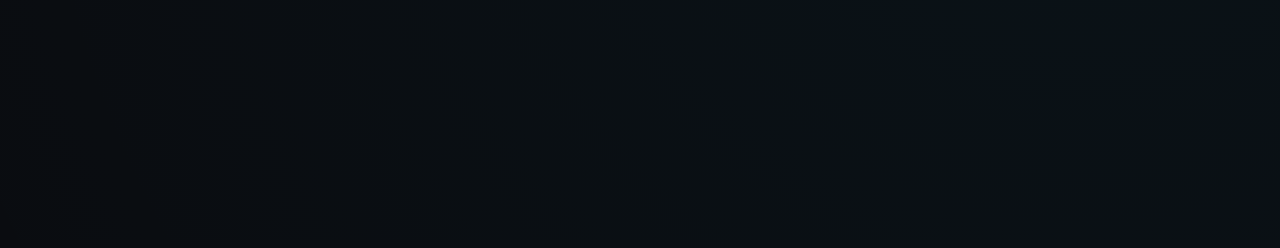
==== commit 13eba39e: "feat: consola mezcladora de 6 pistas IA (Voz, Bateria, Bajo, Piano Original, Guitarras, Cuerdas) con" ====
--- a/app/index.html
+++ b/app/index.html
@@ -104,17 +104,18 @@
         <span id="total-time" class="time-label">05:10</span>
       </div>
 
-      <!-- Mezclador de 4 Pistas por IA (Voz, Batería, Bajo, Resto) -->
+      <!-- Mezclador Profesional de 6 Pistas por IA (Voz, Batería, Bajo, Piano Original, Guitarras, Cuerdas/Resto) -->
       <div class="mixer-drawer" id="mixer-drawer">
         <div class="mixer-header">
           <div class="mixer-title-wrap">
-            <span class="mixer-badge">4 STEMS</span>
-            <span class="mixer-title">Consola de Pistas (IA Demucs)</span>
+            <span class="mixer-badge">6 STEMS IA</span>
+            <span class="mixer-title">Consola de Pistas (Meta Demucs 6S)</span>
           </div>
           <div class="mixer-presets">
             <button type="button" class="preset-btn active" data-preset="vocal-only">🎤 Solo Voz</button>
-            <button type="button" class="preset-btn" data-preset="vocal-rhythm">🥁 Voz + Base</button>
-            <button type="button" class="preset-btn" data-preset="full-band">🎧 Banda</button>
+            <button type="button" class="preset-btn" data-preset="study-piano">🎹 Estudiar Piano</button>
+            <button type="button" class="preset-btn" data-preset="minus-piano">🥁 Banda Sin Piano</button>
+            <button type="button" class="preset-btn" data-preset="full-band">🎧 Banda Completa</button>
           </div>
         </div>
 
@@ -161,17 +162,45 @@
             </div>
           </div>
 
-          <!-- Canal 4: Resto -->
+          <!-- Canal 4: Piano Original -->
+          <div class="channel-strip" data-stem="piano">
+            <div class="ch-top">
+              <span class="ch-icon">🎹</span>
+              <span class="ch-name">Piano Orig.</span>
+              <span class="ch-val" id="val-piano">0%</span>
+            </div>
+            <input type="range" class="ch-fader" id="fader-piano" min="0" max="1" step="0.02" value="0.0">
+            <div class="ch-btns">
+              <button type="button" class="ch-btn m-btn" id="mute-piano" title="Silenciar Piano Original">M</button>
+              <button type="button" class="ch-btn s-btn" id="solo-piano" title="Solo Piano Original">S</button>
+            </div>
+          </div>
+
+          <!-- Canal 5: Guitarras -->
+          <div class="channel-strip" data-stem="guitar">
+            <div class="ch-top">
+              <span class="ch-icon">🎸</span>
+              <span class="ch-name">Guitarras</span>
+              <span class="ch-val" id="val-guitar">0%</span>
+            </div>
+            <input type="range" class="ch-fader" id="fader-guitar" min="0" max="1" step="0.02" value="0.0">
+            <div class="ch-btns">
+              <button type="button" class="ch-btn m-btn" id="mute-guitar" title="Silenciar Guitarras">M</button>
+              <button type="button" class="ch-btn s-btn" id="solo-guitar" title="Solo Guitarras">S</button>
+            </div>
+          </div>
+
+          <!-- Canal 6: Cuerdas y Resto -->
           <div class="channel-strip" data-stem="other">
             <div class="ch-top">
-              <span class="ch-icon">🎹</span>
-              <span class="ch-name">Resto</span>
+              <span class="ch-icon">🎻</span>
+              <span class="ch-name">Cuerdas/Pad</span>
               <span class="ch-val" id="val-other">0%</span>
             </div>
             <input type="range" class="ch-fader" id="fader-other" min="0" max="1" step="0.02" value="0.0">
             <div class="ch-btns">
-              <button type="button" class="ch-btn m-btn" id="mute-other" title="Silenciar Resto">M</button>
-              <button type="button" class="ch-btn s-btn" id="solo-other" title="Solo Resto">S</button>
+              <button type="button" class="ch-btn m-btn" id="mute-other" title="Silenciar Cuerdas">M</button>
+              <button type="button" class="ch-btn s-btn" id="solo-other" title="Solo Cuerdas">S</button>
             </div>
           </div>
         </div>
--- a/app/styles.css
+++ b/app/styles.css
@@ -725,14 +725,21 @@
 
 .mixer-channels {
   display: grid;
-  grid-template-columns: repeat(4, 1fr);
+  grid-template-columns: repeat(6, 1fr);
   gap: 8px;
 }
 
-@media (max-width: 580px) {
+@media (max-width: 768px) {
+  .mixer-channels {
+    grid-template-columns: repeat(3, 1fr);
+    gap: 8px;
+  }
+}
+
+@media (max-width: 440px) {
   .mixer-channels {
     grid-template-columns: repeat(2, 1fr);
-    gap: 8px;
+    gap: 6px;
   }
 }
 
@@ -798,6 +805,14 @@
 }
 
 .channel-strip[data-stem="bass"] .ch-fader {
+  accent-color: #0ea5e9;
+}
+
+.channel-strip[data-stem="piano"] .ch-fader {
+  accent-color: #eab308;
+}
+
+.channel-strip[data-stem="guitar"] .ch-fader {
   accent-color: #10b981;
 }
 
